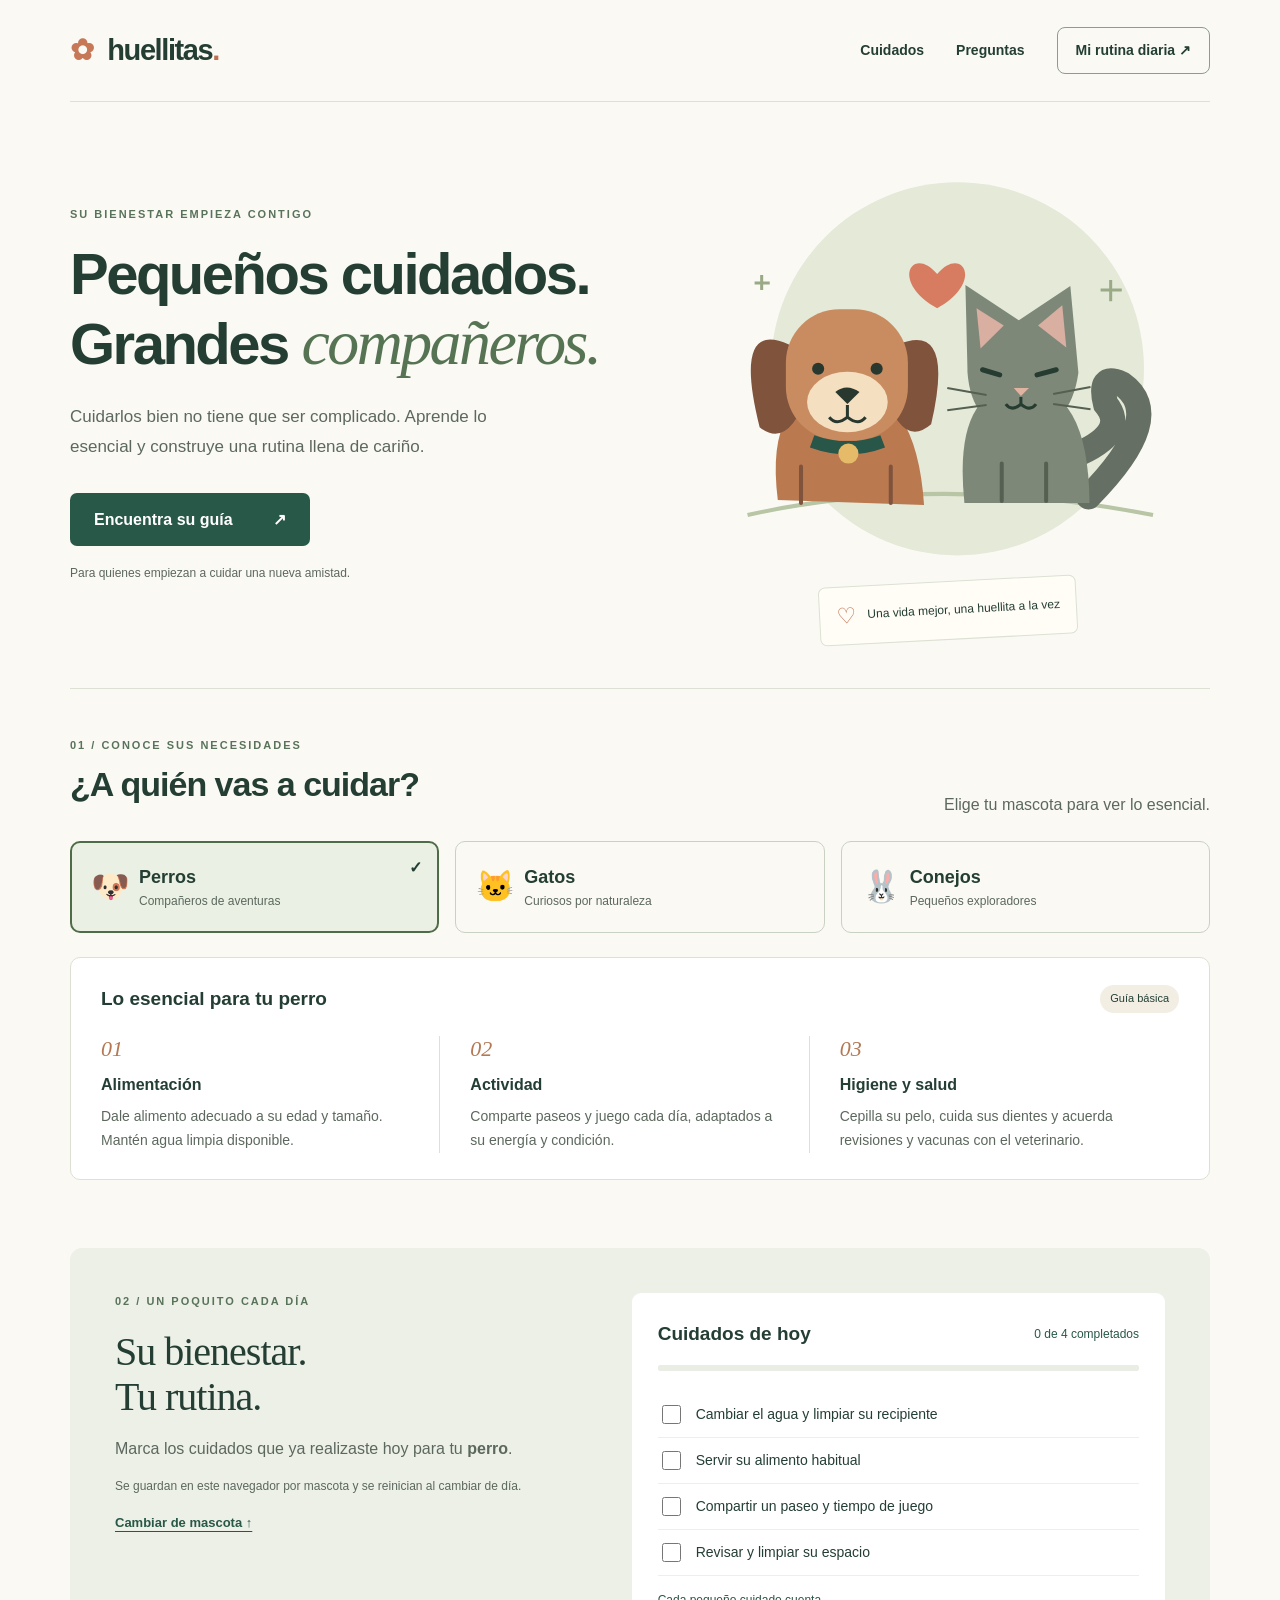
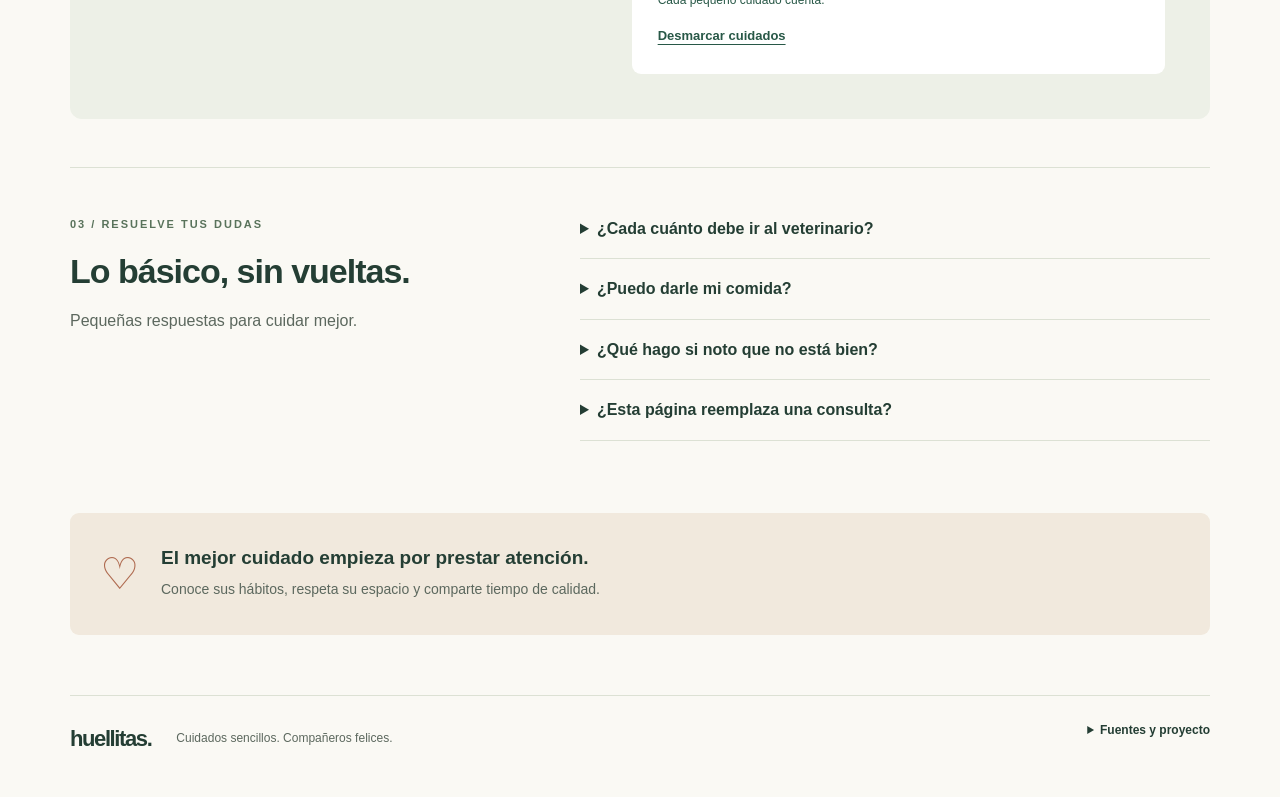
==== index.html @ 6b542fef "Add files via upload" ====
<!doctype html>
<html lang="es">
<head><meta charset="utf-8"><meta name="viewport" content="width=device-width, initial-scale=1"><meta name="description" content="Cuidados básicos para perros, gatos y conejos. Guías sencillas y una lista diaria para cuidar a tu mascota."><title>Huellitas | Pequeños cuidados, grandes compañeros</title><link rel="stylesheet" href="styles.css"><script src="app.js" defer></script></head>
<body>
<a class="skip" href="#guias">Saltar al contenido</a>
<header><a class="brand" href="#inicio"><span aria-hidden="true">✿</span> huellitas<span class="dot">.</span></a><nav aria-label="Navegación principal"><a href="#guias">Cuidados</a><a href="#preguntas">Preguntas</a><a class="nav-cta" href="#rutina">Mi rutina diaria ↗</a></nav></header>
<main id="inicio">
<section class="hero"><div><p class="eyebrow">SU BIENESTAR EMPIEZA CONTIGO</p><h1>Pequeños cuidados.<br>Grandes <em>compañeros.</em></h1><p class="intro">Cuidarlos bien no tiene que ser complicado. Aprende lo esencial y construye una rutina llena de cariño.</p><a class="button" href="#guias">Encuentra su guía <span aria-hidden="true">↗</span></a><p class="hero-note">Para quienes empiezan a cuidar una nueva amistad.</p></div><div class="art"><svg viewBox="0 0 520 420" role="img" aria-labelledby="pets-title"><title id="pets-title">Ilustración de un perro y un gato juntos</title><circle cx="270" cy="205" r="185" fill="#e4e9d8"/><path d="M62 350Q250 308 464 350" stroke="#b8c6a5" stroke-width="4" fill="none"/><path d="M92 335Q78 224 158 225Q229 223 237 340" fill="#bb7950"/><path d="M103 181Q47 155 74 263Q103 286 123 226M211 181Q268 157 244 260Q215 285 197 225" fill="#80533d"/><rect x="100" y="146" width="121" height="130" rx="53" fill="#c98c60"/><ellipse cx="161" cy="238" rx="40" ry="30" fill="#f4dfc0"/><circle cx="132" cy="205" r="6" fill="#29382e"/><circle cx="190" cy="205" r="6" fill="#29382e"/><path d="M149 228Q160 219 173 228L161 240Z" fill="#29382e"/><path d="M161 241v12m0 0q-11 9-18 0m18 0q11 9 18 0" stroke="#29382e" fill="none" stroke-width="3"/><path d="M126 277q36 13 70 0" stroke="#28574a" stroke-width="13"/><circle cx="162" cy="289" r="10" fill="#e5bb69"/><path d="M115 338v-36m89 36v-36" stroke="#80533d" stroke-width="4" stroke-linecap="round"/><path d="M400 332q79-80 33-112q-24-11-16 20q24 29-33 52" fill="none" stroke="#666f63" stroke-width="25" stroke-linecap="round"/><path d="M277 338q-12-116 58-116q65 0 66 116" fill="#7e8879"/><path d="M280 205l-2-83 53 35 51-34 8 86q-8 57-56 58q-50-2-54-59" fill="#7e8879"/><path d="M289 145l4 40 23-23m34 0 24-20 4 42" fill="#d8afa1"/><path d="M312 211l-17-5m54 5 19-5" stroke="#263c31" stroke-width="5" stroke-linecap="round"/><path d="M326 224h15l-8 8z" fill="#e1b4a1"/><path d="M333 233v7m0 0q-9 8-15 0m15 0q9 8 15 0" fill="none" stroke="#263c31" stroke-width="3"/><path d="M299 231l-39-7m39 17-39 5m105-16 37-7m-37 17 37 5" stroke="#566052" stroke-width="2"/><path d="M314 336v-37m44 37v-37" stroke="#566052" stroke-width="4" stroke-linecap="round"/><path d="M250 111c-24-29-48 7 0 34 48-27 24-63 0-34" fill="#d77c60"/><path d="M422 117v21m-10-11h21M76 112v15m-7-7h15" stroke="#9aaa87" stroke-width="3"/></svg><div class="art-label"><span>♡</span> Una vida mejor, una huellita a la vez</div></div></section>
<section id="guias" class="section"><div class="section-head"><div><p class="eyebrow">01 / CONOCE SUS NECESIDADES</p><h2>¿A quién vas a cuidar?</h2></div><p>Elige tu mascota para ver lo esencial.</p></div><div class="choices" role="group" aria-label="Elige tu mascota"><button data-pet="perro" aria-pressed="true"><span aria-hidden="true">🐶</span><strong>Perros</strong><small>Compañeros de aventuras</small></button><button data-pet="gato" aria-pressed="false"><span aria-hidden="true">🐱</span><strong>Gatos</strong><small>Curiosos por naturaleza</small></button><button data-pet="conejo" aria-pressed="false"><span aria-hidden="true">🐰</span><strong>Conejos</strong><small>Pequeños exploradores</small></button></div><div class="guide" aria-live="polite" id="guide"></div></section>
<section id="rutina" class="routine section"><div><p class="eyebrow">02 / UN POQUITO CADA DÍA</p><h2>Su bienestar.<br>Tu rutina.</h2><p>Marca los cuidados que ya realizaste hoy para tu <strong id="pet-name">perro</strong>.</p><p class="small">Se guardan en este navegador por mascota y se reinician al cambiar de día.</p><a href="#guias" class="text-link">Cambiar de mascota ↑</a></div><div class="check-card"><div class="progress-head"><h3>Cuidados de hoy</h3><span id="counter" role="status"></span></div><progress id="progress" max="4" value="0" aria-label="Cuidados completados"></progress><div id="checks"></div><p id="feedback" aria-live="polite"></p><p id="storage-note" class="small"></p><button id="reset" class="text-link">Desmarcar cuidados</button></div></section>
<section class="section faq" id="preguntas"><div><p class="eyebrow">03 / RESUELVE TUS DUDAS</p><h2>Lo básico, sin vueltas.</h2><p>Pequeñas respuestas para cuidar mejor.</p></div><div><details><summary>¿Cada cuánto debe ir al veterinario?</summary><p>Programa revisiones preventivas con tu veterinario. La frecuencia, las vacunas y el control de parásitos dependen de la especie, la edad y la salud de tu mascota.</p></details><details><summary>¿Puedo darle mi comida?</summary><p>Elige una alimentación adecuada para su especie. No compartas comida sin comprobar que es segura; evita chocolate y medicamentos humanos. Consulta al veterinario antes de cambiar su dieta.</p></details><details><summary>¿Qué hago si noto que no está bien?</summary><p>Contacta a un veterinario si deja de comer o cambia su comportamiento. Si tiene dificultad para respirar o sospechas una intoxicación, busca atención inmediata. No la automediques.</p></details><details><summary>¿Esta página reemplaza una consulta?</summary><p>No. Es una guía educativa de cuidados básicos. El veterinario puede adaptar los cuidados a las necesidades de tu mascota.</p></details></div></section>
<aside class="end-note"><span aria-hidden="true">♡</span><div><h3>El mejor cuidado empieza por prestar atención.</h3><p>Conoce sus hábitos, respeta su espacio y comparte tiempo de calidad.</p></div></aside>
</main><footer><a class="brand" href="#inicio">huellitas.</a><p>Cuidados sencillos. Compañeros felices.</p><details><summary>Fuentes y proyecto</summary><p>Proyecto educativo de frontend y usabilidad. Información general basada en <a href="https://www.aspca.org/pet-care/dog-care/general-dog-care">ASPCA: perros</a>, <a href="https://www.aspca.org/pet-care/cat-care/general-cat-care">ASPCA: gatos</a> y <a href="https://www.rspca.org.uk/adviceandwelfare/pets/rabbits">RSPCA: conejos</a>. Diseño inspirado en la claridad de uso de <a href="https://sensible.com/dont-make-me-think/">Don't Make Me Think, de Steve Krug</a>. Ilustración original en SVG.</p></details></footer>
</body></html>
---- styles.css ----
:root{--ink:#243e34;--green:#285847;--muted:#5c685e;--paper:#faf9f4;--line:#dce1d4}*{box-sizing:border-box}html{scroll-behavior:smooth;scroll-padding-top:30px}body{margin:0;background:var(--paper);color:var(--ink);font:16px/1.6 'Segoe UI',Arial,sans-serif}a{color:inherit}button,input{font:inherit}button,a,input,summary{-webkit-tap-highlight-color:transparent}button,summary{cursor:pointer}a:focus-visible,button:focus-visible,summary:focus-visible,input:focus-visible{outline:3px solid #b85e3d;outline-offset:5px}.skip{position:absolute;top:-80px;background:white;padding:12px;z-index:10}.skip:focus{top:0}header,main,footer{max-width:1140px;margin:auto}header{height:102px;display:flex;align-items:center;justify-content:space-between;border-bottom:1px solid var(--line)}.brand{text-decoration:none;font-size:29px;font-weight:800;letter-spacing:-1.4px}.brand>span:first-child{color:#c77856;margin-right:8px}.dot{color:#bf704e}nav{display:flex;align-items:center;gap:32px}nav a{text-decoration:none;font-size:14px;font-weight:600}.nav-cta{border:1px solid #8c9d8c;border-radius:8px;padding:11px 18px}.hero{display:grid;grid-template-columns:1.12fr 1fr;gap:28px;align-items:center;padding:60px 0 48px}.eyebrow{font-size:11px;letter-spacing:2px;font-weight:750;color:#59735b;margin:0 0 18px}h1{font-size:clamp(38px,4.7vw,58px);line-height:1.1;letter-spacing:-2.5px;margin:0 0 22px;font-weight:650}h1 em{font:italic 1.1em Georgia,serif;color:#567453}p{color:var(--muted)}.intro{max-width:430px;font-size:17px;line-height:1.8}.button{display:inline-flex;gap:40px;align-items:center;background:var(--green);color:white;padding:14px 24px;border-radius:7px;text-decoration:none;font-weight:600;margin-top:13px}.button:hover{background:#173c2f}.hero-note{font-size:12px;margin-top:18px}.art{position:relative}.art svg{width:100%;display:block}.art-label{text-align:center;font-size:12px;background:#fffdf6;border:1px solid var(--line);border-radius:7px;padding:11px 16px;width:fit-content;margin:-5px auto 0;transform:rotate(-3deg)}.art-label span{color:#bf704e;font-size:22px;vertical-align:middle;margin-right:8px}.section{padding:48px 0;border-top:1px solid var(--line)}.section-head{display:flex;justify-content:space-between;align-items:end;margin-bottom:24px}.section-head p{margin-bottom:0}.section-head .eyebrow{margin-bottom:10px}h2{font-size:34px;line-height:1.2;letter-spacing:-1px;margin:0 0 12px}h3{margin:0;font-size:19px}.choices{display:grid;grid-template-columns:repeat(3,1fr);gap:16px}.choices button{display:grid;grid-template-columns:48px 1fr;align-items:center;text-align:left;padding:20px;background:transparent;border:1px solid #c9d1c3;border-radius:10px;color:var(--ink);position:relative}.choices button>span{grid-row:1/3;font-size:31px}.choices strong{font-size:18px}.choices small{color:var(--muted);font-size:12px}.choices button[aria-pressed=true]{background:#eaf0e3;border:2px solid #4e6c45;padding:19px}.choices button[aria-pressed=true]:after{content:'✓';position:absolute;right:15px;top:12px;font-weight:800}.choices button:hover{background:#eff2e9}.guide{margin-top:24px;background:white;border:1px solid var(--line);border-radius:10px;padding:26px 30px}.guide-title{display:flex;justify-content:space-between;align-items:center;margin-bottom:22px}.badge{font-size:11px;background:#f2eee4;padding:5px 10px;border-radius:20px}.tips{display:grid;grid-template-columns:repeat(3,1fr);gap:30px}.tip:not(:last-child){border-right:1px solid var(--line);padding-right:26px}.tip-number{font:italic 22px Georgia;color:#b47853}.tip h4{margin:8px 0;font-size:16px}.tip p{font-size:14px;margin:0;line-height:1.7}.routine{display:grid;grid-template-columns:1fr 1.25fr;gap:90px;padding:45px;background:#edf0e7;border:0;border-radius:12px;margin:20px 0 48px}.routine h2{font:40px/1.14 Georgia,serif}.small{font-size:12px}.text-link{color:var(--green);font-size:13px;font-weight:650;background:none;border:0;padding:0;text-underline-offset:4px;text-decoration:underline}.check-card{background:#fff;padding:26px;border-radius:9px}.progress-head{display:flex;justify-content:space-between;align-items:center;gap:12px}#counter{font-size:12px;color:var(--green)}progress{width:100%;height:6px;border:0;accent-color:#597448;margin:16px 0;background:#e9ede4;border-radius:6px}progress::-webkit-progress-bar{background:#e9ede4;border-radius:6px}progress::-webkit-progress-value{background:#597448;border-radius:6px}.check{display:flex;align-items:center;gap:12px;min-height:46px;border-bottom:1px solid #edf0e7;cursor:pointer;font-size:14px}.check input{width:19px;height:19px;accent-color:var(--green)}.check:has(input:checked){color:#687563;text-decoration:line-through}#feedback{font-size:12px;margin:15px 0 10px;color:var(--green)}.faq{display:grid;grid-template-columns:1fr 1.4fr;gap:60px}.faq details{border-bottom:1px solid var(--line);padding:17px 0}.faq details:first-child{padding-top:0}summary{font-weight:600}details p{font-size:14px}.end-note{display:flex;align-items:center;gap:22px;padding:26px 30px;background:#f1e9dd;border-radius:9px;margin:24px 0 60px}.end-note>span{font-size:44px;color:#ae694e}.end-note p{margin:5px 0;font-size:14px}footer{border-top:1px solid var(--line);padding:25px 0 40px;display:flex;align-items:start;gap:25px}footer .brand{font-size:22px}footer>p{font-size:12px;margin:8px 0}footer details{font-size:12px;margin-left:auto;max-width:480px}footer summary{text-align:right}footer a:hover,nav a:hover{text-decoration:underline}@media(max-width:1200px){header,main,footer{margin-left:5%;margin-right:5%}}@media(max-width:700px){header{height:auto;min-height:95px;flex-wrap:wrap;padding:17px 0;gap:14px}.brand{font-size:26px}nav{gap:17px}nav a{font-size:12px}.nav-cta{padding:7px 10px}.hero{grid-template-columns:1fr;padding-top:38px;gap:6px}h1{font-size:44px}.art{max-width:360px;margin:auto}.hero-note{margin-bottom:0}.section{padding:32px 0}.section-head{display:block}.section-head>p{font-size:14px}.choices{gap:8px}.choices button{display:flex;flex-direction:column;text-align:center;padding:16px 6px}.choices button[aria-pressed=true]{padding:15px 5px}.choices small{display:none}.choices strong{font-size:15px}.guide{padding:22px}.tips{grid-template-columns:1fr;gap:20px}.tip:not(:last-child){border:0;border-bottom:1px solid var(--line);padding:0 0 20px}.guide-title{gap:12px}.guide-title h3{font-size:17px}.badge{white-space:nowrap}.routine{grid-template-columns:1fr;gap:22px;padding:26px;margin-bottom:20px}.check-card{padding:20px}.faq{grid-template-columns:1fr;gap:16px}.end-note{margin-bottom:30px;padding:20px}.end-note h3{font-size:17px}footer{flex-wrap:wrap;gap:12px}footer details{margin:0;max-width:100%;width:100%}footer summary{text-align:left}}@media(prefers-reduced-motion:reduce){html{scroll-behavior:auto}}
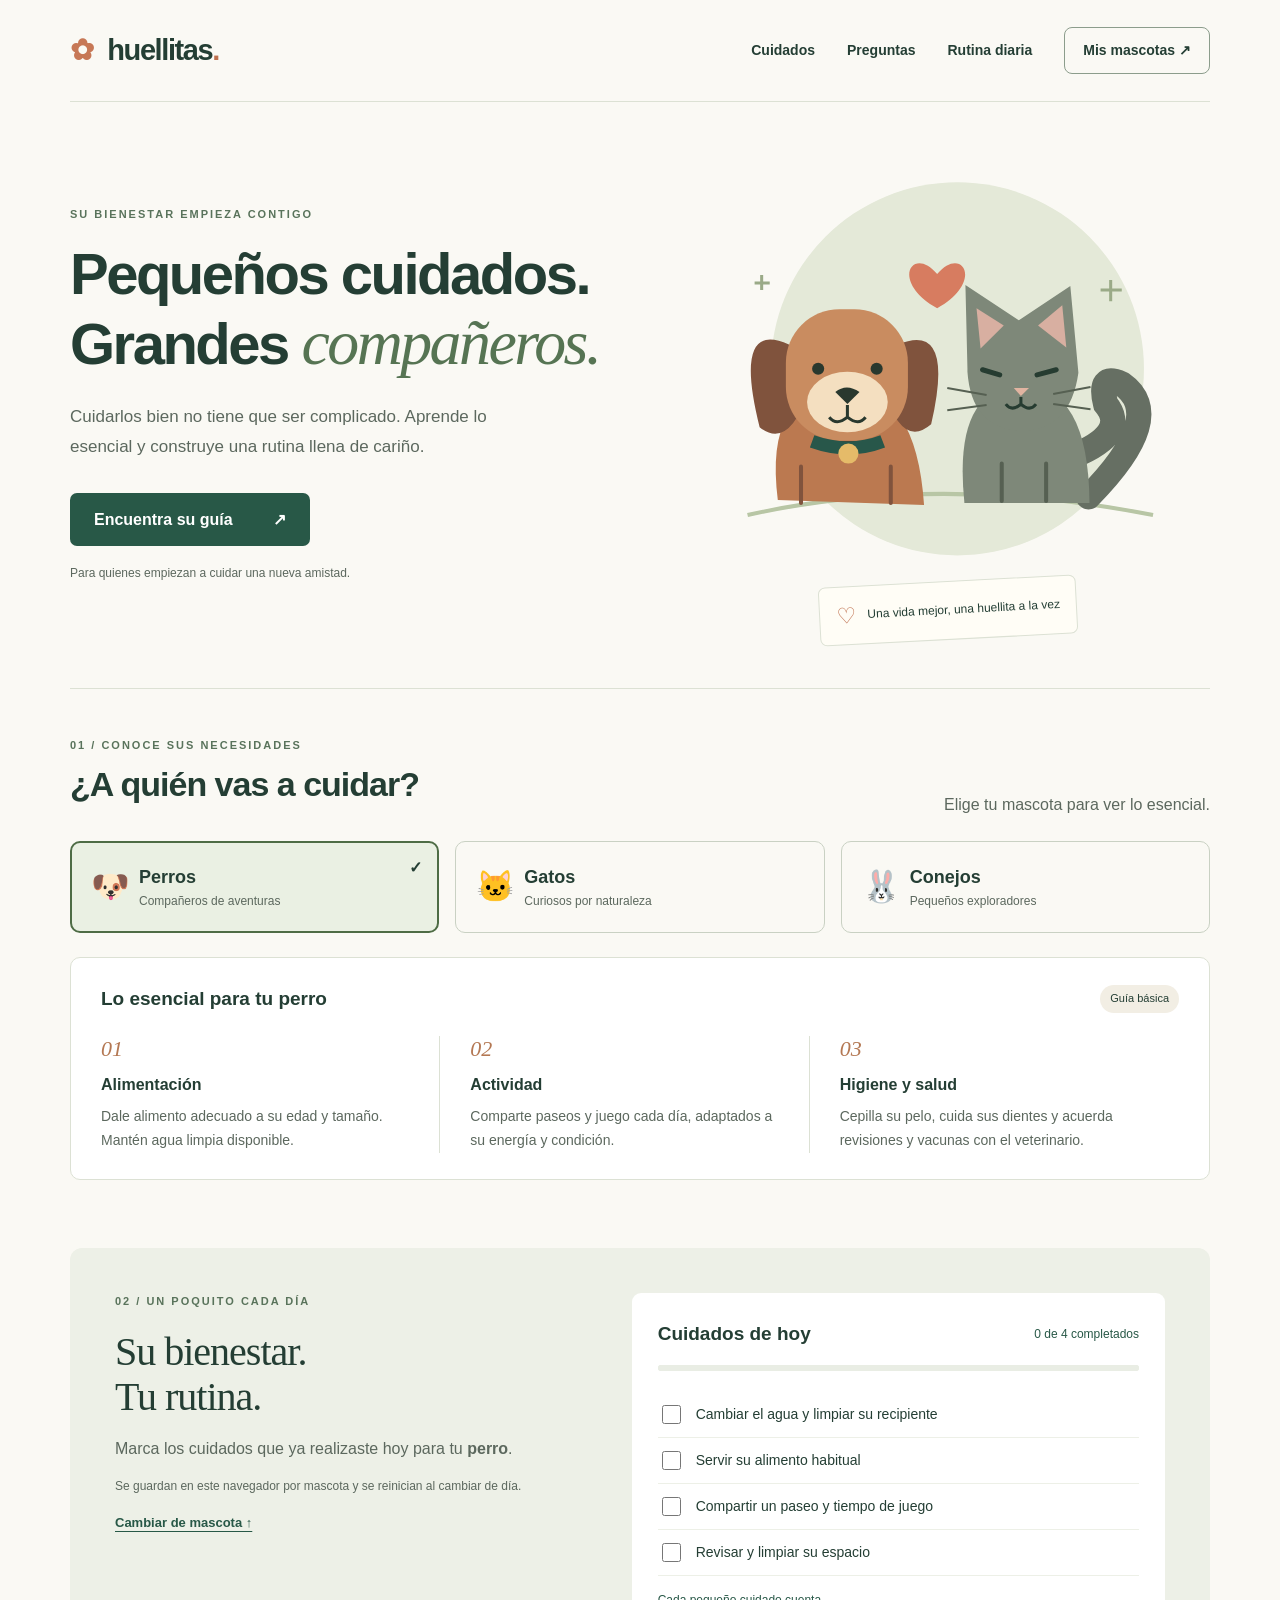
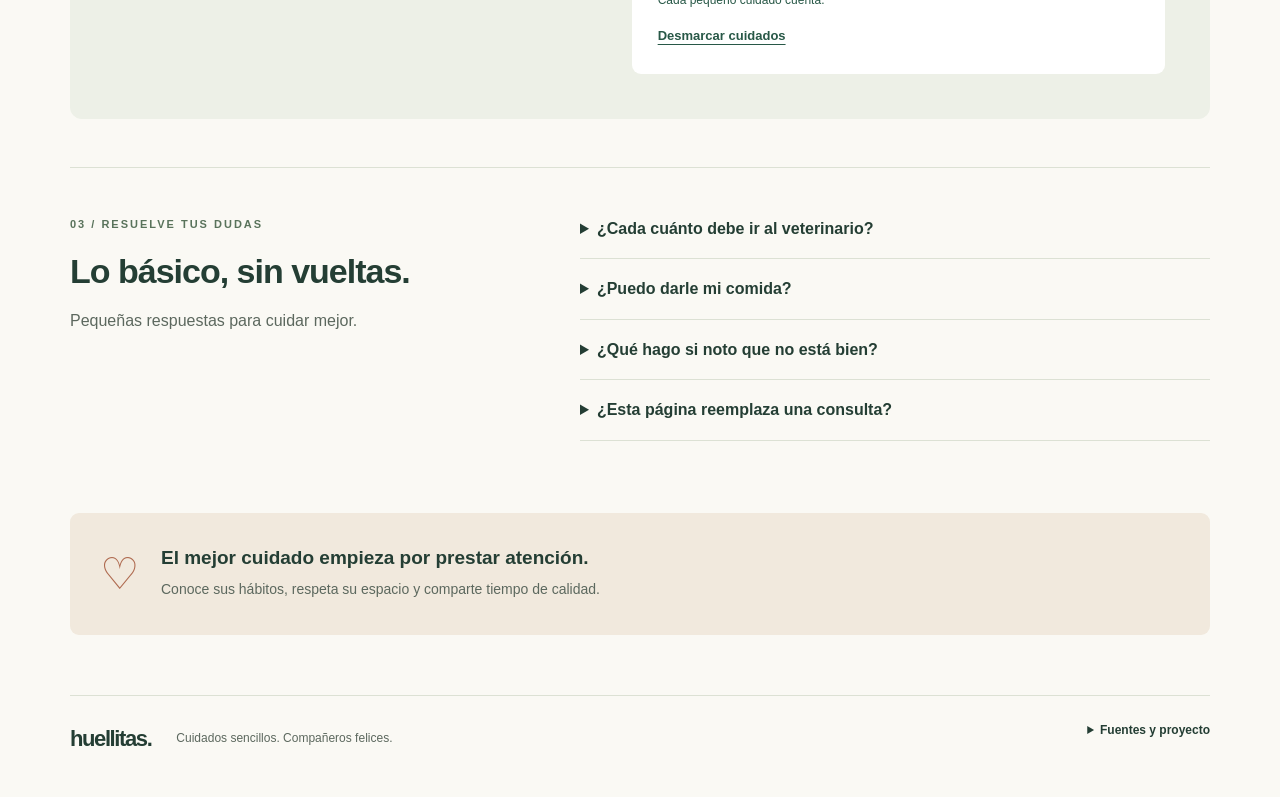
==== commit 9825653e: "Integrar acceso a mascotas y documentar activación y pruebas" ====
--- a/index.html
+++ b/index.html
@@ -3,12 +3,12 @@
 <head><meta charset="utf-8"><meta name="viewport" content="width=device-width, initial-scale=1"><meta name="description" content="Cuidados básicos para perros, gatos y conejos. Guías sencillas y una lista diaria para cuidar a tu mascota."><title>Huellitas | Pequeños cuidados, grandes compañeros</title><link rel="stylesheet" href="styles.css"><script src="app.js" defer></script></head>
 <body>
 <a class="skip" href="#guias">Saltar al contenido</a>
-<header><a class="brand" href="#inicio"><span aria-hidden="true">✿</span> huellitas<span class="dot">.</span></a><nav aria-label="Navegación principal"><a href="#guias">Cuidados</a><a href="#preguntas">Preguntas</a><a class="nav-cta" href="#rutina">Mi rutina diaria ↗</a></nav></header>
+<header><a class="brand" href="#inicio"><span aria-hidden="true">✿</span> huellitas<span class="dot">.</span></a><nav aria-label="Navegación principal"><a href="#guias">Cuidados</a><a href="#preguntas">Preguntas</a><a href="#rutina">Rutina diaria</a><a class="nav-cta" href="mascotas.html">Mis mascotas ↗</a></nav></header>
 <main id="inicio">
 <section class="hero"><div><p class="eyebrow">SU BIENESTAR EMPIEZA CONTIGO</p><h1>Pequeños cuidados.<br>Grandes <em>compañeros.</em></h1><p class="intro">Cuidarlos bien no tiene que ser complicado. Aprende lo esencial y construye una rutina llena de cariño.</p><a class="button" href="#guias">Encuentra su guía <span aria-hidden="true">↗</span></a><p class="hero-note">Para quienes empiezan a cuidar una nueva amistad.</p></div><div class="art"><svg viewBox="0 0 520 420" role="img" aria-labelledby="pets-title"><title id="pets-title">Ilustración de un perro y un gato juntos</title><circle cx="270" cy="205" r="185" fill="#e4e9d8"/><path d="M62 350Q250 308 464 350" stroke="#b8c6a5" stroke-width="4" fill="none"/><path d="M92 335Q78 224 158 225Q229 223 237 340" fill="#bb7950"/><path d="M103 181Q47 155 74 263Q103 286 123 226M211 181Q268 157 244 260Q215 285 197 225" fill="#80533d"/><rect x="100" y="146" width="121" height="130" rx="53" fill="#c98c60"/><ellipse cx="161" cy="238" rx="40" ry="30" fill="#f4dfc0"/><circle cx="132" cy="205" r="6" fill="#29382e"/><circle cx="190" cy="205" r="6" fill="#29382e"/><path d="M149 228Q160 219 173 228L161 240Z" fill="#29382e"/><path d="M161 241v12m0 0q-11 9-18 0m18 0q11 9 18 0" stroke="#29382e" fill="none" stroke-width="3"/><path d="M126 277q36 13 70 0" stroke="#28574a" stroke-width="13"/><circle cx="162" cy="289" r="10" fill="#e5bb69"/><path d="M115 338v-36m89 36v-36" stroke="#80533d" stroke-width="4" stroke-linecap="round"/><path d="M400 332q79-80 33-112q-24-11-16 20q24 29-33 52" fill="none" stroke="#666f63" stroke-width="25" stroke-linecap="round"/><path d="M277 338q-12-116 58-116q65 0 66 116" fill="#7e8879"/><path d="M280 205l-2-83 53 35 51-34 8 86q-8 57-56 58q-50-2-54-59" fill="#7e8879"/><path d="M289 145l4 40 23-23m34 0 24-20 4 42" fill="#d8afa1"/><path d="M312 211l-17-5m54 5 19-5" stroke="#263c31" stroke-width="5" stroke-linecap="round"/><path d="M326 224h15l-8 8z" fill="#e1b4a1"/><path d="M333 233v7m0 0q-9 8-15 0m15 0q9 8 15 0" fill="none" stroke="#263c31" stroke-width="3"/><path d="M299 231l-39-7m39 17-39 5m105-16 37-7m-37 17 37 5" stroke="#566052" stroke-width="2"/><path d="M314 336v-37m44 37v-37" stroke="#566052" stroke-width="4" stroke-linecap="round"/><path d="M250 111c-24-29-48 7 0 34 48-27 24-63 0-34" fill="#d77c60"/><path d="M422 117v21m-10-11h21M76 112v15m-7-7h15" stroke="#9aaa87" stroke-width="3"/></svg><div class="art-label"><span>♡</span> Una vida mejor, una huellita a la vez</div></div></section>
 <section id="guias" class="section"><div class="section-head"><div><p class="eyebrow">01 / CONOCE SUS NECESIDADES</p><h2>¿A quién vas a cuidar?</h2></div><p>Elige tu mascota para ver lo esencial.</p></div><div class="choices" role="group" aria-label="Elige tu mascota"><button data-pet="perro" aria-pressed="true"><span aria-hidden="true">🐶</span><strong>Perros</strong><small>Compañeros de aventuras</small></button><button data-pet="gato" aria-pressed="false"><span aria-hidden="true">🐱</span><strong>Gatos</strong><small>Curiosos por naturaleza</small></button><button data-pet="conejo" aria-pressed="false"><span aria-hidden="true">🐰</span><strong>Conejos</strong><small>Pequeños exploradores</small></button></div><div class="guide" aria-live="polite" id="guide"></div></section>
 <section id="rutina" class="routine section"><div><p class="eyebrow">02 / UN POQUITO CADA DÍA</p><h2>Su bienestar.<br>Tu rutina.</h2><p>Marca los cuidados que ya realizaste hoy para tu <strong id="pet-name">perro</strong>.</p><p class="small">Se guardan en este navegador por mascota y se reinician al cambiar de día.</p><a href="#guias" class="text-link">Cambiar de mascota ↑</a></div><div class="check-card"><div class="progress-head"><h3>Cuidados de hoy</h3><span id="counter" role="status"></span></div><progress id="progress" max="4" value="0" aria-label="Cuidados completados"></progress><div id="checks"></div><p id="feedback" aria-live="polite"></p><p id="storage-note" class="small"></p><button id="reset" class="text-link">Desmarcar cuidados</button></div></section>
 <section class="section faq" id="preguntas"><div><p class="eyebrow">03 / RESUELVE TUS DUDAS</p><h2>Lo básico, sin vueltas.</h2><p>Pequeñas respuestas para cuidar mejor.</p></div><div><details><summary>¿Cada cuánto debe ir al veterinario?</summary><p>Programa revisiones preventivas con tu veterinario. La frecuencia, las vacunas y el control de parásitos dependen de la especie, la edad y la salud de tu mascota.</p></details><details><summary>¿Puedo darle mi comida?</summary><p>Elige una alimentación adecuada para su especie. No compartas comida sin comprobar que es segura; evita chocolate y medicamentos humanos. Consulta al veterinario antes de cambiar su dieta.</p></details><details><summary>¿Qué hago si noto que no está bien?</summary><p>Contacta a un veterinario si deja de comer o cambia su comportamiento. Si tiene dificultad para respirar o sospechas una intoxicación, busca atención inmediata. No la automediques.</p></details><details><summary>¿Esta página reemplaza una consulta?</summary><p>No. Es una guía educativa de cuidados básicos. El veterinario puede adaptar los cuidados a las necesidades de tu mascota.</p></details></div></section>
 <aside class="end-note"><span aria-hidden="true">♡</span><div><h3>El mejor cuidado empieza por prestar atención.</h3><p>Conoce sus hábitos, respeta su espacio y comparte tiempo de calidad.</p></div></aside>
-</main><footer><a class="brand" href="#inicio">huellitas.</a><p>Cuidados sencillos. Compañeros felices.</p><details><summary>Fuentes y proyecto</summary><p>Proyecto educativo de frontend y usabilidad. Información general basada en <a href="https://www.aspca.org/pet-care/dog-care/general-dog-care">ASPCA: perros</a>, <a href="https://www.aspca.org/pet-care/cat-care/general-cat-care">ASPCA: gatos</a> y <a href="https://www.rspca.org.uk/adviceandwelfare/pets/rabbits">RSPCA: conejos</a>. Diseño inspirado en la claridad de uso de <a href="https://sensible.com/dont-make-me-think/">Don't Make Me Think, de Steve Krug</a>. Ilustración original en SVG.</p></details></footer>
+</main><footer><a class="brand" href="#inicio">huellitas.</a><p>Cuidados sencillos. Compañeros felices.</p><details><summary>Fuentes y proyecto</summary><p>Proyecto educativo de desarrollo web y usabilidad. Información general basada en <a href="https://www.aspca.org/pet-care/dog-care/general-dog-care">ASPCA: perros</a>, <a href="https://www.aspca.org/pet-care/cat-care/general-cat-care">ASPCA: gatos</a> y <a href="https://www.rspca.org.uk/adviceandwelfare/pets/rabbits">RSPCA: conejos</a>. Diseño inspirado en la claridad de uso de <a href="https://sensible.com/dont-make-me-think/">Don't Make Me Think, de Steve Krug</a>. Ilustración original en SVG.</p></details></footer>
 </body></html>
